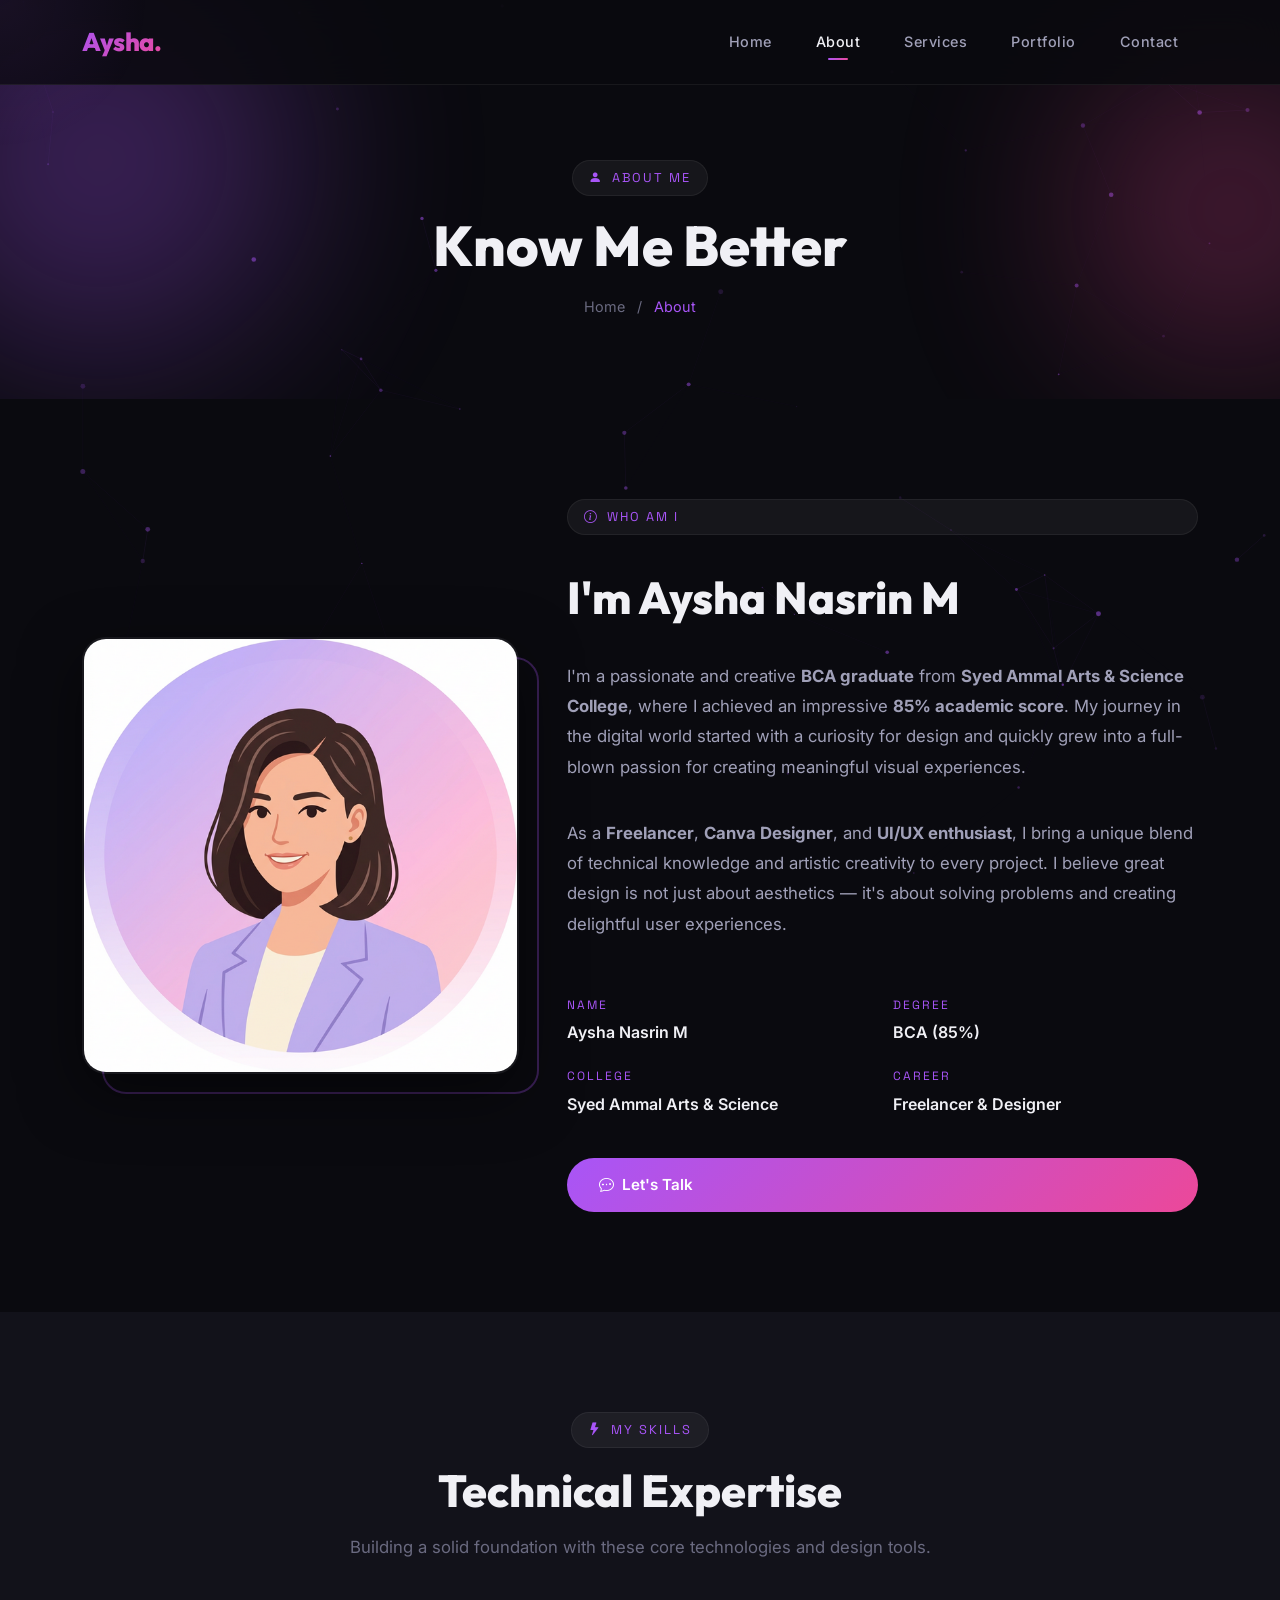
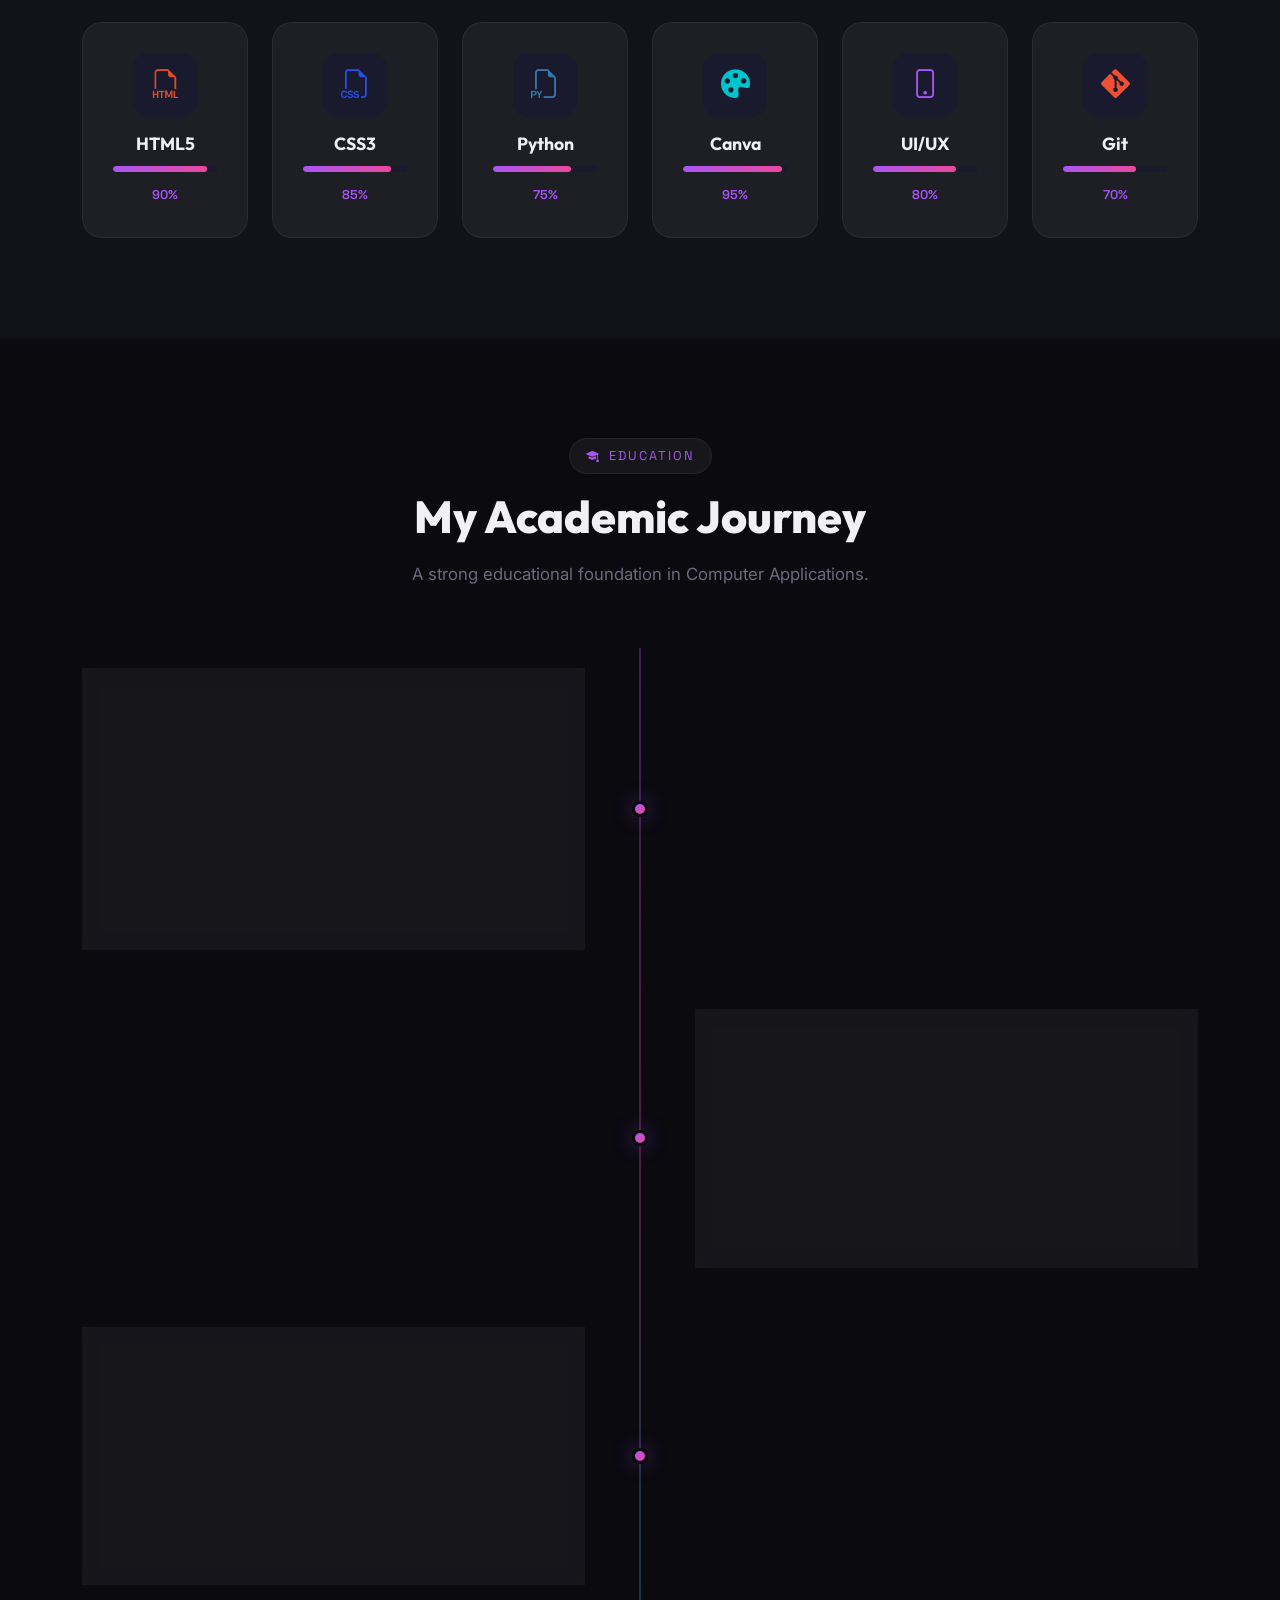
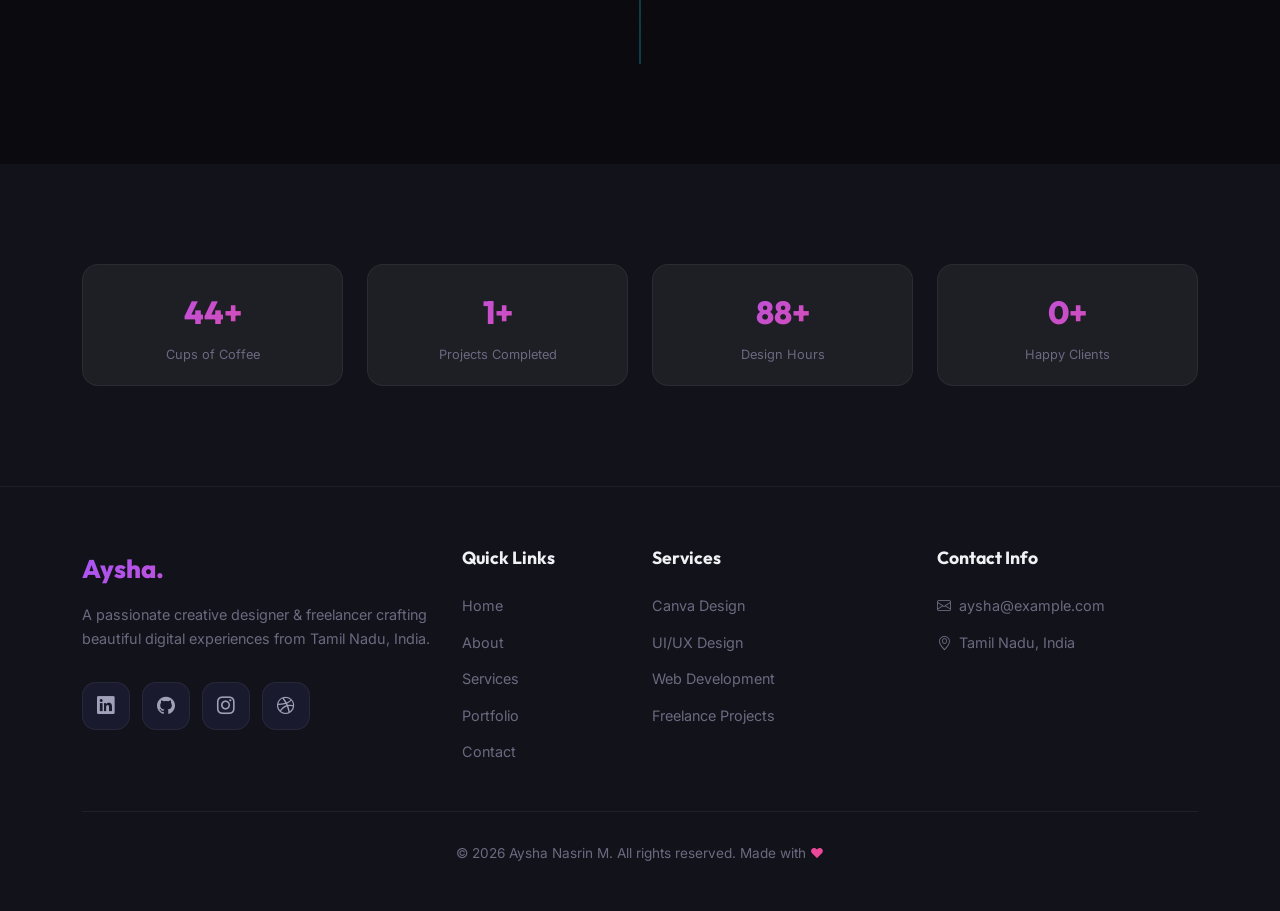
==== about.html @ 5ef6aa92 "update the website" ====
<!DOCTYPE html>
<html lang="en">
<head>
  <meta charset="UTF-8">
  <meta name="viewport" content="width=device-width, initial-scale=1.0">
  <meta name="description" content="Learn more about Aysha Nasrin M - BCA Graduate, Freelancer, Canva Designer & UI/UX Designer with a passion for creative design.">
  <title>About Me | Aysha Nasrin M</title>

  <link href="https://cdn.jsdelivr.net/npm/bootstrap@5.3.3/dist/css/bootstrap.min.css" rel="stylesheet">
  <link href="https://cdn.jsdelivr.net/npm/bootstrap-icons@1.11.3/font/bootstrap-icons.css" rel="stylesheet">
  <link rel="stylesheet" href="assets/css/style.css">
</head>
<body>

  <!-- Preloader -->
  <div class="preloader" id="preloader">
    <div class="preloader-spinner"></div>
    <div class="preloader-text">Loading</div>
  </div>

  <canvas id="particles-canvas"></canvas>

  <!-- Navigation -->
  <nav class="navbar navbar-expand-lg navbar-custom fixed-top" id="main-navbar">
    <div class="container">
      <a class="navbar-brand navbar-brand-custom" href="index.html">
        Aysha<span style="color: var(--accent-2);">.</span>
      </a>
      <button class="navbar-toggler navbar-toggler-custom" type="button" data-bs-toggle="collapse" data-bs-target="#navbarNav">
        <span class="navbar-toggler-icon"></span>
      </button>
      <div class="collapse navbar-collapse justify-content-end" id="navbarNav">
        <ul class="navbar-nav gap-1">
          <li class="nav-item"><a class="nav-link nav-link-custom" href="index.html">Home</a></li>
          <li class="nav-item"><a class="nav-link nav-link-custom" href="about.html">About</a></li>
          <li class="nav-item"><a class="nav-link nav-link-custom" href="services.html">Services</a></li>
          <li class="nav-item"><a class="nav-link nav-link-custom" href="portfolio.html">Portfolio</a></li>
          <li class="nav-item"><a class="nav-link nav-link-custom" href="contact.html">Contact</a></li>
        </ul>
      </div>
    </div>
  </nav>

  <!-- Page Header -->
  <section class="page-header">
    <div class="page-header-bg">
      <div class="page-header-shape page-header-shape-1"></div>
      <div class="page-header-shape page-header-shape-2"></div>
    </div>
    <div class="section-tag"><i class="bi bi-person-fill"></i> About Me</div>
    <h1 class="section-title">Know Me <span class="gradient-text">Better</span></h1>
    <div class="breadcrumb-custom">
      <a href="index.html">Home</a>
      <span>/</span>
      <span class="current">About</span>
    </div>
  </section>

  <!-- About Details Section -->
  <section class="section-padding">
    <div class="container">
      <div class="row g-5 align-items-center">
        <div class="col-lg-5 reveal-left">
          <div class="about-image-wrapper">
            <img src="assets/images/profile.png" alt="Aysha Nasrin M" class="about-image">
            <div class="about-image-decoration"></div>
          </div>
        </div>
        <div class="col-lg-7 reveal-right">
          <div class="about-info">
            <div class="section-tag"><i class="bi bi-info-circle"></i> Who Am I</div>
            <h2 class="section-title" style="text-align: left;">I'm <span class="gradient-text">Aysha Nasrin M</span></h2>
            <p class="about-text">
              I'm a passionate and creative <strong>BCA graduate</strong> from <strong>Syed Ammal Arts & Science College</strong>, where I achieved an impressive <strong>85% academic score</strong>. My journey in the digital world started with a curiosity for design and quickly grew into a full-blown passion for creating meaningful visual experiences.
            </p>
            <p class="about-text">
              As a <strong>Freelancer</strong>, <strong>Canva Designer</strong>, and <strong>UI/UX enthusiast</strong>, I bring a unique blend of technical knowledge and artistic creativity to every project. I believe great design is not just about aesthetics — it's about solving problems and creating delightful user experiences.
            </p>

            <div class="about-details">
              <div class="about-detail-item">
                <span class="about-detail-label">Name</span>
                <span class="about-detail-value">Aysha Nasrin M</span>
              </div>
              <div class="about-detail-item">
                <span class="about-detail-label">Degree</span>
                <span class="about-detail-value">BCA (85%)</span>
              </div>
              <div class="about-detail-item">
                <span class="about-detail-label">College</span>
                <span class="about-detail-value">Syed Ammal Arts & Science</span>
              </div>
              <div class="about-detail-item">
                <span class="about-detail-label">Career</span>
                <span class="about-detail-value">Freelancer & Designer</span>
              </div>
            </div>

            <a href="contact.html" class="btn-gradient" id="about-cta">
              <i class="bi bi-chat-dots"></i> Let's Talk
            </a>
          </div>
        </div>
      </div>
    </div>
  </section>

  <!-- Skills Section -->
  <section class="section-padding" style="background: var(--bg-secondary);">
    <div class="container">
      <div class="section-header reveal">
        <div class="section-tag"><i class="bi bi-lightning-fill"></i> My Skills</div>
        <h2 class="section-title">Technical <span class="gradient-text">Expertise</span></h2>
        <p class="section-description">
          Building a solid foundation with these core technologies and design tools.
        </p>
      </div>
      <div class="row g-4 stagger-children">
        <div class="col-6 col-md-4 col-lg-2">
          <div class="skill-card">
            <div class="skill-icon"><i class="bi bi-filetype-html" style="color: #e34c26;"></i></div>
            <h4 class="skill-name">HTML5</h4>
            <div class="skill-bar-container">
              <div class="skill-bar" data-width="90"></div>
            </div>
            <span class="skill-percentage">90%</span>
          </div>
        </div>
        <div class="col-6 col-md-4 col-lg-2">
          <div class="skill-card">
            <div class="skill-icon"><i class="bi bi-filetype-css" style="color: #264de4;"></i></div>
            <h4 class="skill-name">CSS3</h4>
            <div class="skill-bar-container">
              <div class="skill-bar" data-width="85"></div>
            </div>
            <span class="skill-percentage">85%</span>
          </div>
        </div>
        <div class="col-6 col-md-4 col-lg-2">
          <div class="skill-card">
            <div class="skill-icon"><i class="bi bi-filetype-py" style="color: #3776ab;"></i></div>
            <h4 class="skill-name">Python</h4>
            <div class="skill-bar-container">
              <div class="skill-bar" data-width="75"></div>
            </div>
            <span class="skill-percentage">75%</span>
          </div>
        </div>
        <div class="col-6 col-md-4 col-lg-2">
          <div class="skill-card">
            <div class="skill-icon"><i class="bi bi-palette-fill" style="color: #00c4cc;"></i></div>
            <h4 class="skill-name">Canva</h4>
            <div class="skill-bar-container">
              <div class="skill-bar" data-width="95"></div>
            </div>
            <span class="skill-percentage">95%</span>
          </div>
        </div>
        <div class="col-6 col-md-4 col-lg-2">
          <div class="skill-card">
            <div class="skill-icon"><i class="bi bi-phone" style="color: #a855f7;"></i></div>
            <h4 class="skill-name">UI/UX</h4>
            <div class="skill-bar-container">
              <div class="skill-bar" data-width="80"></div>
            </div>
            <span class="skill-percentage">80%</span>
          </div>
        </div>
        <div class="col-6 col-md-4 col-lg-2">
          <div class="skill-card">
            <div class="skill-icon"><i class="bi bi-git" style="color: #f05032;"></i></div>
            <h4 class="skill-name">Git</h4>
            <div class="skill-bar-container">
              <div class="skill-bar" data-width="70"></div>
            </div>
            <span class="skill-percentage">70%</span>
          </div>
        </div>
      </div>
    </div>
  </section>

  <!-- Education Timeline -->
  <section class="section-padding">
    <div class="container">
      <div class="section-header reveal">
        <div class="section-tag"><i class="bi bi-mortarboard-fill"></i> Education</div>
        <h2 class="section-title">My Academic <span class="gradient-text">Journey</span></h2>
        <p class="section-description">
          A strong educational foundation in Computer Applications.
        </p>
      </div>
      <div class="timeline reveal">
        <div class="timeline-item">
          <div class="timeline-dot"></div>
          <div class="timeline-content">
            <span class="timeline-year">2021 - 2024</span>
            <h3 class="timeline-title">Bachelor of Computer Applications (BCA)</h3>
            <p class="timeline-subtitle">Syed Ammal Arts & Science College</p>
            <p class="timeline-text">
              Graduated with <strong>85%</strong> marks. Gained comprehensive knowledge in programming, database management, networking, and software development. Actively participated in tech events and design competitions.
            </p>
          </div>
        </div>
        <div class="timeline-item">
          <div class="timeline-dot"></div>
          <div class="timeline-content">
            <span class="timeline-year">2019 - 2021</span>
            <h3 class="timeline-title">Higher Secondary Education</h3>
            <p class="timeline-subtitle">Computer Science Stream</p>
            <p class="timeline-text">
              Built a strong foundation in computer science fundamentals, mathematics, and logical thinking. Developed early interest in programming and design.
            </p>
          </div>
        </div>
        <div class="timeline-item">
          <div class="timeline-dot"></div>
          <div class="timeline-content">
            <span class="timeline-year">Ongoing</span>
            <h3 class="timeline-title">Self-taught Designer & Freelancer</h3>
            <p class="timeline-subtitle">Continuous Learning Journey</p>
            <p class="timeline-text">
              Continuously enhancing skills through online courses, workshops, and real-world projects. Specializing in Canva design, UI/UX principles, and modern web technologies.
            </p>
          </div>
        </div>
      </div>
    </div>
  </section>

  <!-- Fun Facts -->
  <section class="section-padding" style="background: var(--bg-secondary);">
    <div class="container">
      <div class="row g-4">
        <div class="col-6 col-md-3 reveal">
          <div class="stat-card">
            <div class="stat-number"><span class="counter" data-target="500" data-suffix="+">0</span></div>
            <div class="stat-label">Cups of Coffee</div>
          </div>
        </div>
        <div class="col-6 col-md-3 reveal">
          <div class="stat-card">
            <div class="stat-number"><span class="counter" data-target="15" data-suffix="+">0</span></div>
            <div class="stat-label">Projects Completed</div>
          </div>
        </div>
        <div class="col-6 col-md-3 reveal">
          <div class="stat-card">
            <div class="stat-number"><span class="counter" data-target="1000" data-suffix="+">0</span></div>
            <div class="stat-label">Design Hours</div>
          </div>
        </div>
        <div class="col-6 col-md-3 reveal">
          <div class="stat-card">
            <div class="stat-number"><span class="counter" data-target="10" data-suffix="+">0</span></div>
            <div class="stat-label">Happy Clients</div>
          </div>
        </div>
      </div>
    </div>
  </section>

  <!-- Footer -->
  <footer class="footer" id="footer">
    <div class="container">
      <div class="row g-4">
        <div class="col-lg-4">
          <div class="footer-brand">Aysha<span style="color: var(--accent-2);">.</span></div>
          <p class="footer-text">A passionate creative designer & freelancer crafting beautiful digital experiences from Tamil Nadu, India.</p>
          <div class="social-links">
            <a href="#" class="social-link" aria-label="LinkedIn"><i class="bi bi-linkedin"></i></a>
            <a href="#" class="social-link" aria-label="GitHub"><i class="bi bi-github"></i></a>
            <a href="#" class="social-link" aria-label="Instagram"><i class="bi bi-instagram"></i></a>
            <a href="#" class="social-link" aria-label="Dribbble"><i class="bi bi-dribbble"></i></a>
          </div>
        </div>
        <div class="col-lg-2 col-md-4">
          <h4 class="footer-title">Quick Links</h4>
          <a href="index.html" class="footer-link">Home</a>
          <a href="about.html" class="footer-link">About</a>
          <a href="services.html" class="footer-link">Services</a>
          <a href="portfolio.html" class="footer-link">Portfolio</a>
          <a href="contact.html" class="footer-link">Contact</a>
        </div>
        <div class="col-lg-3 col-md-4">
          <h4 class="footer-title">Services</h4>
          <a href="services.html" class="footer-link">Canva Design</a>
          <a href="services.html" class="footer-link">UI/UX Design</a>
          <a href="services.html" class="footer-link">Web Development</a>
          <a href="services.html" class="footer-link">Freelance Projects</a>
        </div>
        <div class="col-lg-3 col-md-4">
          <h4 class="footer-title">Contact Info</h4>
          <a href="mailto:aysha@example.com" class="footer-link"><i class="bi bi-envelope me-2"></i>aysha@example.com</a>
          <a href="#" class="footer-link"><i class="bi bi-geo-alt me-2"></i>Tamil Nadu, India</a>
        </div>
      </div>
      <div class="footer-bottom">
        <p>&copy; 2026 Aysha Nasrin M. All rights reserved. Made with <span class="heart">&hearts;</span></p>
      </div>
    </div>
  </footer>

  <button class="back-to-top" id="back-to-top" aria-label="Back to top"><i class="bi bi-arrow-up"></i></button>

  <script src="https://cdn.jsdelivr.net/npm/bootstrap@5.3.3/dist/js/bootstrap.bundle.min.js"></script>
  <script src="assets/js/main.js"></script>
</body>
</html>
---- assets/css/style.css ----
/* ============================================
   AYSHA NASRIN M - PORTFOLIO DESIGN SYSTEM
   ============================================ */

/* Google Fonts */
@import url('https://fonts.googleapis.com/css2?family=Inter:wght@300;400;500;600;700;800;900&family=Outfit:wght@300;400;500;600;700;800&family=Space+Grotesk:wght@400;500;600;700&display=swap');

/* ========== CSS Custom Properties ========== */
:root {
  /* Colors */
  --bg-primary: #0a0a0f;
  --bg-secondary: #12121a;
  --bg-tertiary: #1a1a2e;
  --bg-card: rgba(255, 255, 255, 0.03);
  --bg-glass: rgba(255, 255, 255, 0.05);

  --text-primary: #f0f0f5;
  --text-secondary: #a0a0b8;
  --text-muted: #6a6a80;

  --accent-1: #a855f7;  /* Purple */
  --accent-2: #ec4899;  /* Pink */
  --accent-3: #06b6d4;  /* Cyan */
  --accent-4: #f59e0b;  /* Amber */

  --gradient-primary: linear-gradient(135deg, #a855f7, #ec4899);
  --gradient-secondary: linear-gradient(135deg, #06b6d4, #a855f7);
  --gradient-accent: linear-gradient(135deg, #ec4899, #f59e0b);
  --gradient-bg: linear-gradient(180deg, #0a0a0f 0%, #12121a 50%, #0a0a0f 100%);

  --border-color: rgba(255, 255, 255, 0.06);
  --border-glow: rgba(168, 85, 247, 0.3);

  --shadow-sm: 0 2px 8px rgba(0, 0, 0, 0.3);
  --shadow-md: 0 8px 30px rgba(0, 0, 0, 0.4);
  --shadow-lg: 0 20px 60px rgba(0, 0, 0, 0.5);
  --shadow-glow: 0 0 40px rgba(168, 85, 247, 0.15);

  /* Typography */
  --font-heading: 'Outfit', sans-serif;
  --font-body: 'Inter', sans-serif;
  --font-mono: 'Space Grotesk', monospace;

  /* Spacing */
  --section-padding: 100px 0;

  /* Transitions */
  --transition-fast: 0.2s cubic-bezier(0.4, 0, 0.2, 1);
  --transition-smooth: 0.4s cubic-bezier(0.4, 0, 0.2, 1);
  --transition-bounce: 0.6s cubic-bezier(0.68, -0.55, 0.265, 1.55);
}

/* ========== Base Reset & Globals ========== */
*,
*::before,
*::after {
  margin: 0;
  padding: 0;
  box-sizing: border-box;
}

html {
  scroll-behavior: smooth;
  scrollbar-width: thin;
  scrollbar-color: var(--accent-1) var(--bg-secondary);
}

::-webkit-scrollbar {
  width: 6px;
}

::-webkit-scrollbar-track {
  background: var(--bg-secondary);
}

::-webkit-scrollbar-thumb {
  background: var(--accent-1);
  border-radius: 3px;
}

body {
  font-family: var(--font-body);
  background: var(--bg-primary);
  color: var(--text-primary);
  line-height: 1.7;
  overflow-x: hidden;
  -webkit-font-smoothing: antialiased;
  -moz-osx-font-smoothing: grayscale;
}

a {
  text-decoration: none;
  color: inherit;
  transition: var(--transition-fast);
}

img {
  max-width: 100%;
  height: auto;
}

ul {
  list-style: none;
}

::selection {
  background: var(--accent-1);
  color: #fff;
}

/* ========== Cursor Glow Effect ========== */
.cursor-glow {
  position: fixed;
  width: 300px;
  height: 300px;
  border-radius: 50%;
  pointer-events: none;
  z-index: 9999;
  background: radial-gradient(circle, rgba(168, 85, 247, 0.08) 0%, transparent 70%);
  transform: translate(-50%, -50%);
  transition: opacity 0.3s;
}

/* ========== Preloader ========== */
.preloader {
  position: fixed;
  top: 0;
  left: 0;
  width: 100%;
  height: 100%;
  background: var(--bg-primary);
  z-index: 99999;
  display: flex;
  align-items: center;
  justify-content: center;
  flex-direction: column;
  transition: opacity 0.6s ease, visibility 0.6s ease;
}

.preloader.loaded {
  opacity: 0;
  visibility: hidden;
}

.preloader-spinner {
  width: 50px;
  height: 50px;
  border: 3px solid var(--border-color);
  border-top-color: var(--accent-1);
  border-radius: 50%;
  animation: spin 0.8s linear infinite;
}

.preloader-text {
  margin-top: 20px;
  font-family: var(--font-heading);
  font-size: 14px;
  letter-spacing: 4px;
  text-transform: uppercase;
  color: var(--text-muted);
  animation: pulse 1.5s ease-in-out infinite;
}

@keyframes spin {
  to { transform: rotate(360deg); }
}

@keyframes pulse {
  0%, 100% { opacity: 0.5; }
  50% { opacity: 1; }
}

/* ========== Navigation ========== */
.navbar-custom {
  background: rgba(10, 10, 15, 0.85) !important;
  backdrop-filter: blur(20px);
  -webkit-backdrop-filter: blur(20px);
  border-bottom: 1px solid var(--border-color);
  padding: 15px 0;
  transition: var(--transition-smooth);
  z-index: 1000;
}

.navbar-custom.scrolled {
  padding: 10px 0;
  box-shadow: var(--shadow-md);
}

.navbar-brand-custom {
  font-family: var(--font-heading);
  font-weight: 800;
  font-size: 1.6rem;
  background: var(--gradient-primary);
  -webkit-background-clip: text;
  -webkit-text-fill-color: transparent;
  background-clip: text;
  letter-spacing: -0.5px;
}

.navbar-brand-custom:hover {
  transform: scale(1.05);
}

.nav-link-custom {
  font-family: var(--font-body);
  font-weight: 500;
  font-size: 0.9rem;
  color: var(--text-secondary) !important;
  padding: 8px 20px !important;
  border-radius: 30px;
  transition: var(--transition-smooth);
  position: relative;
  letter-spacing: 0.5px;
}

.nav-link-custom::after {
  content: '';
  position: absolute;
  bottom: 2px;
  left: 50%;
  width: 0;
  height: 2px;
  background: var(--gradient-primary);
  border-radius: 2px;
  transition: var(--transition-smooth);
  transform: translateX(-50%);
}

.nav-link-custom:hover,
.nav-link-custom.active {
  color: var(--text-primary) !important;
}

.nav-link-custom:hover::after,
.nav-link-custom.active::after {
  width: 20px;
}

.navbar-toggler-custom {
  border: 1px solid var(--border-color) !important;
  padding: 6px 10px;
}

.navbar-toggler-custom .navbar-toggler-icon {
  background-image: url("data:image/svg+xml,%3csvg xmlns='http://www.w3.org/2000/svg' viewBox='0 0 30 30'%3e%3cpath stroke='rgba%28168, 85, 247, 1%29' stroke-linecap='round' stroke-miterlimit='10' stroke-width='2' d='M4 7h22M4 15h22M4 23h22'/%3e%3c/svg%3e") !important;
}

/* ========== Hero Section ========== */
.hero-section {
  min-height: 100vh;
  display: flex;
  align-items: center;
  position: relative;
  overflow: hidden;
  padding-top: 80px;
}

.hero-bg-shapes {
  position: absolute;
  top: 0;
  left: 0;
  width: 100%;
  height: 100%;
  pointer-events: none;
  z-index: 0;
}

.hero-shape {
  position: absolute;
  border-radius: 50%;
  filter: blur(80px);
  opacity: 0.4;
  animation: float 8s ease-in-out infinite;
}

.hero-shape-1 {
  width: 400px;
  height: 400px;
  background: var(--accent-1);
  top: -100px;
  right: -100px;
  animation-delay: 0s;
}

.hero-shape-2 {
  width: 300px;
  height: 300px;
  background: var(--accent-2);
  bottom: -50px;
  left: -50px;
  animation-delay: 2s;
}

.hero-shape-3 {
  width: 200px;
  height: 200px;
  background: var(--accent-3);
  top: 50%;
  left: 50%;
  animation-delay: 4s;
}

@keyframes float {
  0%, 100% { transform: translate(0, 0) scale(1); }
  33% { transform: translate(30px, -30px) scale(1.05); }
  66% { transform: translate(-20px, 20px) scale(0.95); }
}

.hero-content {
  position: relative;
  z-index: 1;
}

.hero-badge {
  display: inline-flex;
  align-items: center;
  gap: 8px;
  padding: 8px 20px;
  background: var(--bg-glass);
  border: 1px solid var(--border-color);
  border-radius: 50px;
  font-size: 0.85rem;
  color: var(--text-secondary);
  margin-bottom: 24px;
  backdrop-filter: blur(10px);
  animation: fadeInUp 0.8s ease forwards;
  opacity: 0;
}

.hero-badge .badge-dot {
  width: 8px;
  height: 8px;
  border-radius: 50%;
  background: #22c55e;
  animation: blink 2s ease-in-out infinite;
}

@keyframes blink {
  0%, 100% { opacity: 1; }
  50% { opacity: 0.3; }
}

.hero-title {
  font-family: var(--font-heading);
  font-size: 4rem;
  font-weight: 800;
  line-height: 1.1;
  margin-bottom: 8px;
  animation: fadeInUp 0.8s ease 0.2s forwards;
  opacity: 0;
}

.hero-title .gradient-text {
  background: var(--gradient-primary);
  -webkit-background-clip: text;
  -webkit-text-fill-color: transparent;
  background-clip: text;
}

.hero-subtitle {
  font-family: var(--font-heading);
  font-size: 1.6rem;
  font-weight: 600;
  color: var(--text-secondary);
  margin-bottom: 20px;
  animation: fadeInUp 0.8s ease 0.4s forwards;
  opacity: 0;
}

.hero-description {
  font-size: 1.05rem;
  color: var(--text-muted);
  max-width: 500px;
  margin-bottom: 36px;
  animation: fadeInUp 0.8s ease 0.6s forwards;
  opacity: 0;
}

.hero-buttons {
  display: flex;
  gap: 16px;
  flex-wrap: wrap;
  animation: fadeInUp 0.8s ease 0.8s forwards;
  opacity: 0;
}

.hero-image-wrapper {
  position: relative;
  z-index: 1;
  animation: fadeInRight 1s ease 0.4s forwards;
  opacity: 0;
}

.hero-image-container {
  position: relative;
  width: 380px;
  height: 380px;
  margin: 0 auto;
}

.hero-image-ring {
  position: absolute;
  top: -10px;
  left: -10px;
  right: -10px;
  bottom: -10px;
  border-radius: 50%;
  border: 2px solid transparent;
  background: var(--gradient-primary) border-box;
  -webkit-mask: linear-gradient(#fff 0 0) padding-box, linear-gradient(#fff 0 0);
  mask: linear-gradient(#fff 0 0) padding-box, linear-gradient(#fff 0 0);
  -webkit-mask-composite: xor;
  mask-composite: exclude;
  animation: rotateRing 10s linear infinite;
}

@keyframes rotateRing {
  to { transform: rotate(360deg); }
}

.hero-profile-img {
  width: 100%;
  height: 100%;
  border-radius: 50%;
  object-fit: cover;
  border: 4px solid var(--bg-secondary);
  box-shadow: var(--shadow-glow);
}

.hero-floating-card {
  position: absolute;
  padding: 12px 20px;
  background: var(--bg-glass);
  backdrop-filter: blur(16px);
  border: 1px solid var(--border-color);
  border-radius: 16px;
  font-size: 0.85rem;
  font-weight: 500;
  color: var(--text-primary);
  box-shadow: var(--shadow-md);
  animation: floatCard 6s ease-in-out infinite;
  white-space: nowrap;
}

.hero-floating-card i {
  margin-right: 8px;
  color: var(--accent-1);
}

.floating-card-1 {
  top: 20px;
  right: -30px;
  animation-delay: 0s;
}

.floating-card-2 {
  bottom: 40px;
  left: -40px;
  animation-delay: 2s;
}

.floating-card-3 {
  bottom: -10px;
  right: 0;
  animation-delay: 4s;
}

@keyframes floatCard {
  0%, 100% { transform: translateY(0); }
  50% { transform: translateY(-12px); }
}

/* ========== Buttons ========== */
.btn-gradient {
  padding: 14px 32px;
  background: var(--gradient-primary);
  color: #fff;
  border: none;
  border-radius: 50px;
  font-family: var(--font-body);
  font-weight: 600;
  font-size: 0.95rem;
  cursor: pointer;
  transition: var(--transition-smooth);
  position: relative;
  overflow: hidden;
  display: inline-flex;
  align-items: center;
  gap: 8px;
}

.btn-gradient::before {
  content: '';
  position: absolute;
  top: 0;
  left: -100%;
  width: 100%;
  height: 100%;
  background: linear-gradient(90deg, transparent, rgba(255, 255, 255, 0.2), transparent);
  transition: 0.5s;
}

.btn-gradient:hover {
  transform: translateY(-3px);
  box-shadow: 0 10px 30px rgba(168, 85, 247, 0.4);
  color: #fff;
}

.btn-gradient:hover::before {
  left: 100%;
}

.btn-outline-glow {
  padding: 14px 32px;
  background: transparent;
  color: var(--text-primary);
  border: 1px solid var(--border-color);
  border-radius: 50px;
  font-family: var(--font-body);
  font-weight: 600;
  font-size: 0.95rem;
  cursor: pointer;
  transition: var(--transition-smooth);
  display: inline-flex;
  align-items: center;
  gap: 8px;
}

.btn-outline-glow:hover {
  border-color: var(--accent-1);
  color: var(--accent-1);
  transform: translateY(-3px);
  box-shadow: 0 0 20px rgba(168, 85, 247, 0.2);
}

/* ========== Section Styles ========== */
.section-padding {
  padding: var(--section-padding);
}

.section-header {
  text-align: center;
  margin-bottom: 60px;
}

.section-tag {
  display: inline-flex;
  align-items: center;
  gap: 8px;
  padding: 6px 16px;
  background: var(--bg-glass);
  border: 1px solid var(--border-color);
  border-radius: 50px;
  font-family: var(--font-mono);
  font-size: 0.8rem;
  color: var(--accent-1);
  text-transform: uppercase;
  letter-spacing: 2px;
  margin-bottom: 16px;
}

.section-title {
  font-family: var(--font-heading);
  font-size: 2.8rem;
  font-weight: 800;
  margin-bottom: 16px;
  line-height: 1.2;
}

.section-description {
  font-size: 1.05rem;
  color: var(--text-muted);
  max-width: 600px;
  margin: 0 auto;
}

/* ========== Glass Card ========== */
.glass-card {
  background: var(--bg-glass);
  border: 1px solid var(--border-color);
  border-radius: 24px;
  padding: 40px;
  backdrop-filter: blur(10px);
  transition: var(--transition-smooth);
  position: relative;
  overflow: hidden;
}

.glass-card::before {
  content: '';
  position: absolute;
  top: 0;
  left: 0;
  right: 0;
  height: 1px;
  background: linear-gradient(90deg, transparent, rgba(168, 85, 247, 0.3), transparent);
  opacity: 0;
  transition: var(--transition-smooth);
}

.glass-card:hover {
  border-color: var(--border-glow);
  transform: translateY(-5px);
  box-shadow: var(--shadow-glow);
}

.glass-card:hover::before {
  opacity: 1;
}

/* ========== About Section ========== */
.about-image-wrapper {
  position: relative;
}

.about-image {
  border-radius: 24px;
  border: 2px solid var(--border-color);
  box-shadow: var(--shadow-lg);
  width: 100%;
  object-fit: cover;
}

.about-image-decoration {
  position: absolute;
  width: 100%;
  height: 100%;
  top: 20px;
  left: 20px;
  border: 2px solid var(--accent-1);
  border-radius: 24px;
  z-index: -1;
  opacity: 0.3;
}

.about-info {
  display: flex;
  flex-direction: column;
  gap: 20px;
}

.about-text {
  font-size: 1.05rem;
  color: var(--text-secondary);
  line-height: 1.8;
}

.about-details {
  display: grid;
  grid-template-columns: repeat(2, 1fr);
  gap: 20px;
  margin: 20px 0;
}

.about-detail-item {
  display: flex;
  flex-direction: column;
  gap: 4px;
}

.about-detail-label {
  font-family: var(--font-mono);
  font-size: 0.75rem;
  text-transform: uppercase;
  letter-spacing: 2px;
  color: var(--accent-1);
}

.about-detail-value {
  font-weight: 600;
  font-size: 1rem;
  color: var(--text-primary);
}

.about-stats {
  display: grid;
  grid-template-columns: repeat(3, 1fr);
  gap: 20px;
  margin-top: 20px;
}

.stat-card {
  text-align: center;
  padding: 20px;
  background: var(--bg-glass);
  border: 1px solid var(--border-color);
  border-radius: 16px;
  transition: var(--transition-smooth);
}

.stat-card:hover {
  border-color: var(--border-glow);
  box-shadow: var(--shadow-glow);
}

.stat-number {
  font-family: var(--font-heading);
  font-size: 2rem;
  font-weight: 800;
  background: var(--gradient-primary);
  -webkit-background-clip: text;
  -webkit-text-fill-color: transparent;
  background-clip: text;
}

.stat-label {
  font-size: 0.8rem;
  color: var(--text-muted);
  margin-top: 4px;
}

/* ========== Skills Section ========== */
.skill-card {
  background: var(--bg-glass);
  border: 1px solid var(--border-color);
  border-radius: 20px;
  padding: 30px;
  text-align: center;
  transition: var(--transition-smooth);
  position: relative;
  overflow: hidden;
}

.skill-card::after {
  content: '';
  position: absolute;
  bottom: 0;
  left: 0;
  right: 0;
  height: 3px;
  background: var(--gradient-primary);
  transform: scaleX(0);
  transition: var(--transition-smooth);
}

.skill-card:hover {
  transform: translateY(-8px);
  border-color: var(--border-glow);
  box-shadow: var(--shadow-glow);
}

.skill-card:hover::after {
  transform: scaleX(1);
}

.skill-icon {
  width: 64px;
  height: 64px;
  border-radius: 16px;
  display: flex;
  align-items: center;
  justify-content: center;
  margin: 0 auto 16px;
  font-size: 1.8rem;
  background: var(--bg-tertiary);
  transition: var(--transition-smooth);
}

.skill-card:hover .skill-icon {
  background: var(--gradient-primary);
  transform: scale(1.1) rotate(5deg);
}

.skill-name {
  font-family: var(--font-heading);
  font-weight: 700;
  font-size: 1.1rem;
  margin-bottom: 12px;
}

.skill-bar-container {
  width: 100%;
  height: 6px;
  background: var(--bg-tertiary);
  border-radius: 3px;
  overflow: hidden;
  margin-bottom: 8px;
}

.skill-bar {
  height: 100%;
  background: var(--gradient-primary);
  border-radius: 3px;
  width: 0;
  transition: width 1.5s cubic-bezier(0.4, 0, 0.2, 1);
}

.skill-percentage {
  font-family: var(--font-mono);
  font-size: 0.8rem;
  color: var(--accent-1);
  font-weight: 600;
}

/* ========== Services Section ========== */
.service-card {
  background: var(--bg-glass);
  border: 1px solid var(--border-color);
  border-radius: 24px;
  padding: 40px 30px;
  transition: var(--transition-smooth);
  position: relative;
  overflow: hidden;
  height: 100%;
}

.service-card::before {
  content: '';
  position: absolute;
  top: 0;
  left: 0;
  width: 100%;
  height: 100%;
  background: var(--gradient-primary);
  opacity: 0;
  transition: var(--transition-smooth);
  z-index: 0;
}

.service-card:hover {
  transform: translateY(-10px);
  border-color: transparent;
  box-shadow: var(--shadow-lg);
}

.service-card:hover::before {
  opacity: 0.08;
}

.service-card > * {
  position: relative;
  z-index: 1;
}

.service-icon {
  width: 80px;
  height: 80px;
  border-radius: 20px;
  display: flex;
  align-items: center;
  justify-content: center;
  font-size: 2rem;
  margin-bottom: 24px;
  transition: var(--transition-smooth);
}

.service-icon.icon-purple {
  background: rgba(168, 85, 247, 0.1);
  color: var(--accent-1);
}

.service-icon.icon-pink {
  background: rgba(236, 72, 153, 0.1);
  color: var(--accent-2);
}

.service-icon.icon-cyan {
  background: rgba(6, 182, 212, 0.1);
  color: var(--accent-3);
}

.service-card:hover .service-icon {
  transform: scale(1.1);
}

.service-title {
  font-family: var(--font-heading);
  font-size: 1.3rem;
  font-weight: 700;
  margin-bottom: 12px;
}

.service-text {
  color: var(--text-muted);
  font-size: 0.95rem;
  margin-bottom: 20px;
}

.service-features {
  display: flex;
  flex-direction: column;
  gap: 8px;
}

.service-feature {
  display: flex;
  align-items: center;
  gap: 8px;
  font-size: 0.88rem;
  color: var(--text-secondary);
}

.service-feature i {
  color: #22c55e;
  font-size: 0.8rem;
}

/* ========== Portfolio Section ========== */
.portfolio-filter {
  display: flex;
  justify-content: center;
  gap: 12px;
  flex-wrap: wrap;
  margin-bottom: 40px;
}

.filter-btn {
  padding: 10px 24px;
  background: var(--bg-glass);
  border: 1px solid var(--border-color);
  border-radius: 50px;
  color: var(--text-secondary);
  font-family: var(--font-body);
  font-weight: 500;
  font-size: 0.88rem;
  cursor: pointer;
  transition: var(--transition-smooth);
}

.filter-btn:hover,
.filter-btn.active {
  background: var(--gradient-primary);
  border-color: transparent;
  color: #fff;
  box-shadow: 0 5px 20px rgba(168, 85, 247, 0.3);
}

.portfolio-card {
  border-radius: 20px;
  overflow: hidden;
  background: var(--bg-glass);
  border: 1px solid var(--border-color);
  transition: var(--transition-smooth);
  height: 100%;
}

.portfolio-card:hover {
  transform: translateY(-8px);
  box-shadow: var(--shadow-glow);
  border-color: var(--border-glow);
}

.portfolio-image-wrapper {
  position: relative;
  overflow: hidden;
  aspect-ratio: 16/10;
}

.portfolio-image {
  width: 100%;
  height: 100%;
  object-fit: cover;
  transition: var(--transition-smooth);
}

.portfolio-card:hover .portfolio-image {
  transform: scale(1.08);
}

.portfolio-overlay {
  position: absolute;
  top: 0;
  left: 0;
  width: 100%;
  height: 100%;
  background: linear-gradient(180deg, transparent 40%, rgba(10, 10, 15, 0.9) 100%);
  display: flex;
  align-items: flex-end;
  padding: 20px;
  opacity: 0;
  transition: var(--transition-smooth);
}

.portfolio-card:hover .portfolio-overlay {
  opacity: 1;
}

.portfolio-overlay-btn {
  width: 44px;
  height: 44px;
  border-radius: 50%;
  background: var(--gradient-primary);
  border: none;
  color: #fff;
  font-size: 1.1rem;
  cursor: pointer;
  display: flex;
  align-items: center;
  justify-content: center;
  transition: var(--transition-smooth);
}

.portfolio-overlay-btn:hover {
  transform: scale(1.1);
}

.portfolio-info {
  padding: 24px;
}

.portfolio-category {
  font-family: var(--font-mono);
  font-size: 0.75rem;
  text-transform: uppercase;
  letter-spacing: 2px;
  color: var(--accent-1);
  margin-bottom: 8px;
}

.portfolio-title {
  font-family: var(--font-heading);
  font-size: 1.2rem;
  font-weight: 700;
  margin-bottom: 8px;
}

.portfolio-desc {
  font-size: 0.88rem;
  color: var(--text-muted);
}

/* ========== Testimonials / Education Timeline ========== */
.timeline {
  position: relative;
  padding: 20px 0;
}

.timeline::before {
  content: '';
  position: absolute;
  top: 0;
  left: 50%;
  transform: translateX(-50%);
  width: 2px;
  height: 100%;
  background: linear-gradient(180deg, var(--accent-1), var(--accent-2), var(--accent-3));
  opacity: 0.3;
}

.timeline-item {
  display: flex;
  align-items: center;
  margin-bottom: 60px;
  position: relative;
}

.timeline-dot {
  position: absolute;
  left: 50%;
  transform: translateX(-50%);
  width: 16px;
  height: 16px;
  border-radius: 50%;
  background: var(--gradient-primary);
  border: 3px solid var(--bg-primary);
  z-index: 2;
  box-shadow: 0 0 20px rgba(168, 85, 247, 0.4);
}

.timeline-content {
  width: 45%;
  padding: 30px;
  background: var(--bg-glass);
  border: 1px solid var(--border-color);
  border-radius: 20px;
  backdrop-filter: blur(10px);
  transition: var(--transition-smooth);
}

.timeline-content:hover {
  border-color: var(--border-glow);
  box-shadow: var(--shadow-glow);
  transform: translateY(-5px);
}

.timeline-item:nth-child(odd) .timeline-content {
  margin-right: auto;
}

.timeline-item:nth-child(even) .timeline-content {
  margin-left: auto;
}

.timeline-year {
  display: inline-block;
  padding: 4px 14px;
  background: var(--gradient-primary);
  border-radius: 50px;
  font-family: var(--font-mono);
  font-size: 0.78rem;
  font-weight: 600;
  color: #fff;
  margin-bottom: 12px;
}

.timeline-title {
  font-family: var(--font-heading);
  font-size: 1.2rem;
  font-weight: 700;
  margin-bottom: 8px;
}

.timeline-subtitle {
  font-size: 0.9rem;
  color: var(--accent-1);
  margin-bottom: 8px;
}

.timeline-text {
  font-size: 0.9rem;
  color: var(--text-muted);
}

/* ========== Contact Section ========== */
.contact-info-card {
  background: var(--bg-glass);
  border: 1px solid var(--border-color);
  border-radius: 24px;
  padding: 40px;
  height: 100%;
  backdrop-filter: blur(10px);
}

.contact-item {
  display: flex;
  align-items: flex-start;
  gap: 16px;
  margin-bottom: 30px;
}

.contact-item:last-child {
  margin-bottom: 0;
}

.contact-icon {
  width: 50px;
  height: 50px;
  border-radius: 14px;
  display: flex;
  align-items: center;
  justify-content: center;
  font-size: 1.2rem;
  flex-shrink: 0;
  transition: var(--transition-smooth);
}

.contact-icon.icon-purple {
  background: rgba(168, 85, 247, 0.1);
  color: var(--accent-1);
}

.contact-icon.icon-pink {
  background: rgba(236, 72, 153, 0.1);
  color: var(--accent-2);
}

.contact-icon.icon-cyan {
  background: rgba(6, 182, 212, 0.1);
  color: var(--accent-3);
}

.contact-item:hover .contact-icon {
  transform: scale(1.1) rotate(5deg);
}

.contact-label {
  font-family: var(--font-mono);
  font-size: 0.75rem;
  text-transform: uppercase;
  letter-spacing: 2px;
  color: var(--text-muted);
  margin-bottom: 4px;
}

.contact-value {
  font-weight: 600;
  font-size: 1rem;
  color: var(--text-primary);
}

.contact-form-card {
  background: var(--bg-glass);
  border: 1px solid var(--border-color);
  border-radius: 24px;
  padding: 40px;
  backdrop-filter: blur(10px);
}

.form-floating-custom {
  margin-bottom: 20px;
}

.form-control-custom {
  background: var(--bg-tertiary) !important;
  border: 1px solid var(--border-color) !important;
  border-radius: 14px !important;
  color: var(--text-primary) !important;
  padding: 16px 20px !important;
  font-family: var(--font-body) !important;
  font-size: 0.95rem !important;
  transition: var(--transition-smooth) !important;
}

.form-control-custom:focus {
  border-color: var(--accent-1) !important;
  box-shadow: 0 0 0 3px rgba(168, 85, 247, 0.15) !important;
}

.form-control-custom::placeholder {
  color: var(--text-muted) !important;
}

textarea.form-control-custom {
  min-height: 140px;
  resize: none;
}

.social-links {
  display: flex;
  gap: 12px;
  margin-top: 30px;
}

.social-link {
  width: 48px;
  height: 48px;
  border-radius: 14px;
  background: var(--bg-tertiary);
  border: 1px solid var(--border-color);
  display: flex;
  align-items: center;
  justify-content: center;
  font-size: 1.1rem;
  color: var(--text-secondary);
  transition: var(--transition-smooth);
}

.social-link:hover {
  background: var(--gradient-primary);
  border-color: transparent;
  color: #fff;
  transform: translateY(-5px);
  box-shadow: 0 10px 25px rgba(168, 85, 247, 0.3);
}

/* ========== Footer ========== */
.footer {
  background: var(--bg-secondary);
  border-top: 1px solid var(--border-color);
  padding: 60px 0 30px;
}

.footer-brand {
  font-family: var(--font-heading);
  font-weight: 800;
  font-size: 1.6rem;
  background: var(--gradient-primary);
  -webkit-background-clip: text;
  -webkit-text-fill-color: transparent;
  background-clip: text;
  margin-bottom: 12px;
}

.footer-text {
  color: var(--text-muted);
  font-size: 0.9rem;
  max-width: 350px;
}

.footer-title {
  font-family: var(--font-heading);
  font-weight: 700;
  font-size: 1.1rem;
  margin-bottom: 20px;
  color: var(--text-primary);
}

.footer-link {
  display: block;
  color: var(--text-muted);
  font-size: 0.9rem;
  padding: 6px 0;
  transition: var(--transition-fast);
}

.footer-link:hover {
  color: var(--accent-1);
  transform: translateX(5px);
}

.footer-bottom {
  text-align: center;
  padding-top: 30px;
  margin-top: 40px;
  border-top: 1px solid var(--border-color);
}

.footer-bottom p {
  color: var(--text-muted);
  font-size: 0.85rem;
}

.footer-bottom .heart {
  color: var(--accent-2);
  animation: heartbeat 1.5s ease-in-out infinite;
}

@keyframes heartbeat {
  0%, 100% { transform: scale(1); }
  50% { transform: scale(1.2); }
}

/* ========== Animations ========== */
@keyframes fadeInUp {
  from {
    opacity: 0;
    transform: translateY(40px);
  }
  to {
    opacity: 1;
    transform: translateY(0);
  }
}

@keyframes fadeInRight {
  from {
    opacity: 0;
    transform: translateX(60px);
  }
  to {
    opacity: 1;
    transform: translateX(0);
  }
}

@keyframes fadeInLeft {
  from {
    opacity: 0;
    transform: translateX(-60px);
  }
  to {
    opacity: 1;
    transform: translateX(0);
  }
}

.reveal {
  opacity: 0;
  transform: translateY(40px);
  transition: all 0.8s cubic-bezier(0.4, 0, 0.2, 1);
}

.reveal.active {
  opacity: 1;
  transform: translateY(0);
}

.reveal-left {
  opacity: 0;
  transform: translateX(-60px);
  transition: all 0.8s cubic-bezier(0.4, 0, 0.2, 1);
}

.reveal-left.active {
  opacity: 1;
  transform: translateX(0);
}

.reveal-right {
  opacity: 0;
  transform: translateX(60px);
  transition: all 0.8s cubic-bezier(0.4, 0, 0.2, 1);
}

.reveal-right.active {
  opacity: 1;
  transform: translateX(0);
}

/* Stagger children animations */
.stagger-children > * {
  opacity: 0;
  transform: translateY(30px);
  transition: all 0.6s cubic-bezier(0.4, 0, 0.2, 1);
}

.stagger-children.active > *:nth-child(1) { transition-delay: 0.1s; }
.stagger-children.active > *:nth-child(2) { transition-delay: 0.2s; }
.stagger-children.active > *:nth-child(3) { transition-delay: 0.3s; }
.stagger-children.active > *:nth-child(4) { transition-delay: 0.4s; }
.stagger-children.active > *:nth-child(5) { transition-delay: 0.5s; }
.stagger-children.active > *:nth-child(6) { transition-delay: 0.6s; }

.stagger-children.active > * {
  opacity: 1;
  transform: translateY(0);
}

/* ========== Particles Canvas ========== */
#particles-canvas {
  position: fixed;
  top: 0;
  left: 0;
  width: 100%;
  height: 100%;
  z-index: 0;
  pointer-events: none;
}

/* ========== Page Header (for inner pages) ========== */
.page-header {
  padding: 160px 0 80px;
  text-align: center;
  position: relative;
  overflow: hidden;
}

.page-header-bg {
  position: absolute;
  top: 0;
  left: 0;
  width: 100%;
  height: 100%;
  z-index: 0;
}

.page-header-shape {
  position: absolute;
  border-radius: 50%;
  filter: blur(100px);
  opacity: 0.3;
}

.page-header-shape-1 {
  width: 400px;
  height: 400px;
  background: var(--accent-1);
  top: -200px;
  left: -100px;
}

.page-header-shape-2 {
  width: 300px;
  height: 300px;
  background: var(--accent-2);
  top: -100px;
  right: -100px;
}

.page-header > * {
  position: relative;
  z-index: 1;
}

.page-header .section-title {
  font-size: 3.5rem;
}

.breadcrumb-custom {
  display: flex;
  justify-content: center;
  gap: 12px;
  margin-top: 16px;
  font-size: 0.9rem;
}

.breadcrumb-custom a {
  color: var(--text-muted);
  transition: var(--transition-fast);
}

.breadcrumb-custom a:hover {
  color: var(--accent-1);
}

.breadcrumb-custom span {
  color: var(--text-muted);
}

.breadcrumb-custom .current {
  color: var(--accent-1);
}

/* ========== Back to Top ========== */
.back-to-top {
  position: fixed;
  bottom: 30px;
  right: 30px;
  width: 50px;
  height: 50px;
  border-radius: 50%;
  background: var(--gradient-primary);
  border: none;
  color: #fff;
  font-size: 1.2rem;
  cursor: pointer;
  display: flex;
  align-items: center;
  justify-content: center;
  opacity: 0;
  visibility: hidden;
  transform: translateY(20px);
  transition: var(--transition-smooth);
  z-index: 999;
  box-shadow: 0 5px 20px rgba(168, 85, 247, 0.4);
}

.back-to-top.visible {
  opacity: 1;
  visibility: visible;
  transform: translateY(0);
}

.back-to-top:hover {
  transform: translateY(-5px);
}

/* ========== Responsive ========== */
@media (max-width: 991px) {
  .hero-title {
    font-size: 2.8rem;
  }

  .hero-subtitle {
    font-size: 1.2rem;
  }

  .hero-image-container {
    width: 280px;
    height: 280px;
    margin-top: 40px;
  }

  .section-title {
    font-size: 2.2rem;
  }

  .page-header .section-title {
    font-size: 2.5rem;
  }

  .timeline::before {
    left: 20px;
  }

  .timeline-dot {
    left: 20px;
    transform: translateX(-50%);
  }

  .timeline-content {
    width: calc(100% - 60px);
    margin-left: 60px !important;
  }
}

@media (max-width: 767px) {
  .hero-title {
    font-size: 2.2rem;
  }

  .hero-subtitle {
    font-size: 1rem;
  }

  .hero-buttons {
    flex-direction: column;
    align-items: flex-start;
  }

  .section-padding {
    padding: 60px 0;
  }

  .section-title {
    font-size: 1.8rem;
  }

  .about-details {
    grid-template-columns: 1fr;
  }

  .about-stats {
    grid-template-columns: repeat(3, 1fr);
    gap: 12px;
  }

  .glass-card {
    padding: 24px;
  }

  .hero-floating-card {
    display: none;
  }

  .page-header .section-title {
    font-size: 2rem;
  }
}

@media (max-width: 576px) {
  .navbar-brand-custom {
    font-size: 1.3rem;
  }

  .stat-number {
    font-size: 1.5rem;
  }

  .hero-image-container {
    width: 220px;
    height: 220px;
  }
}
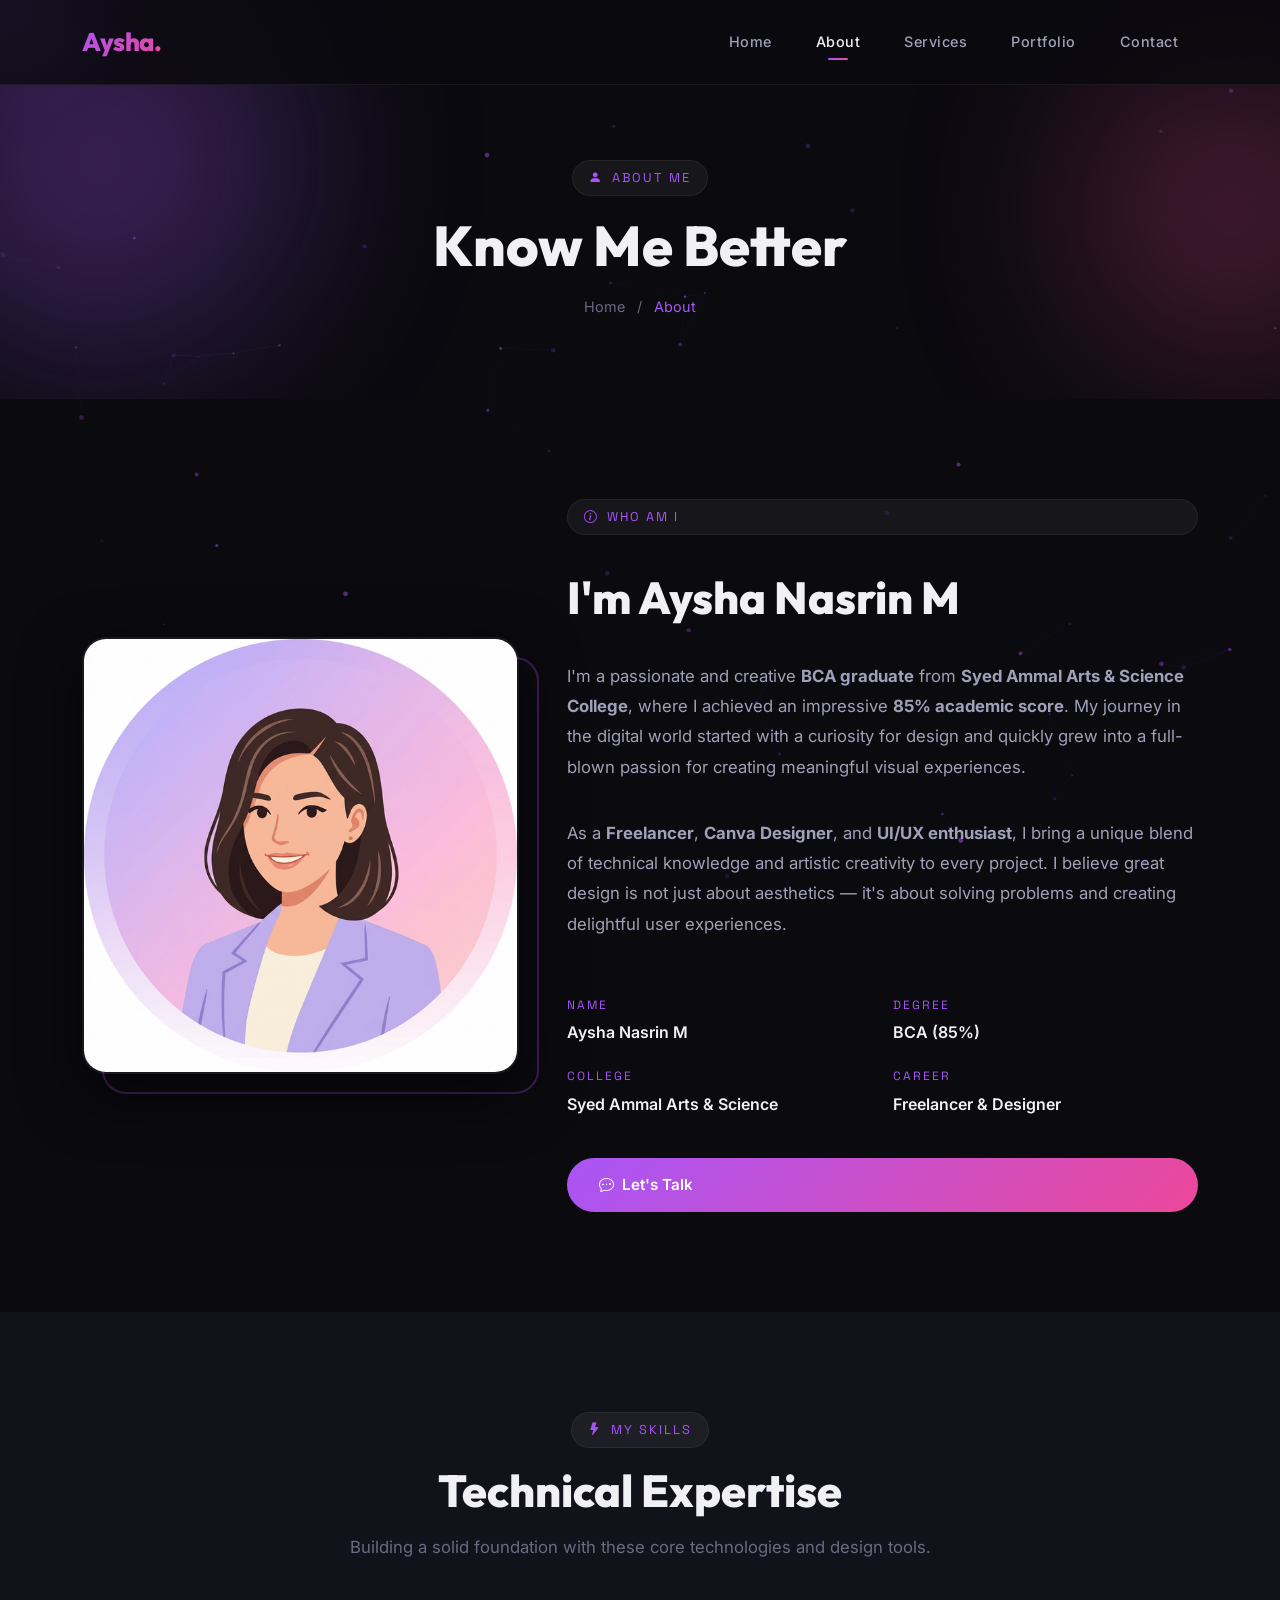
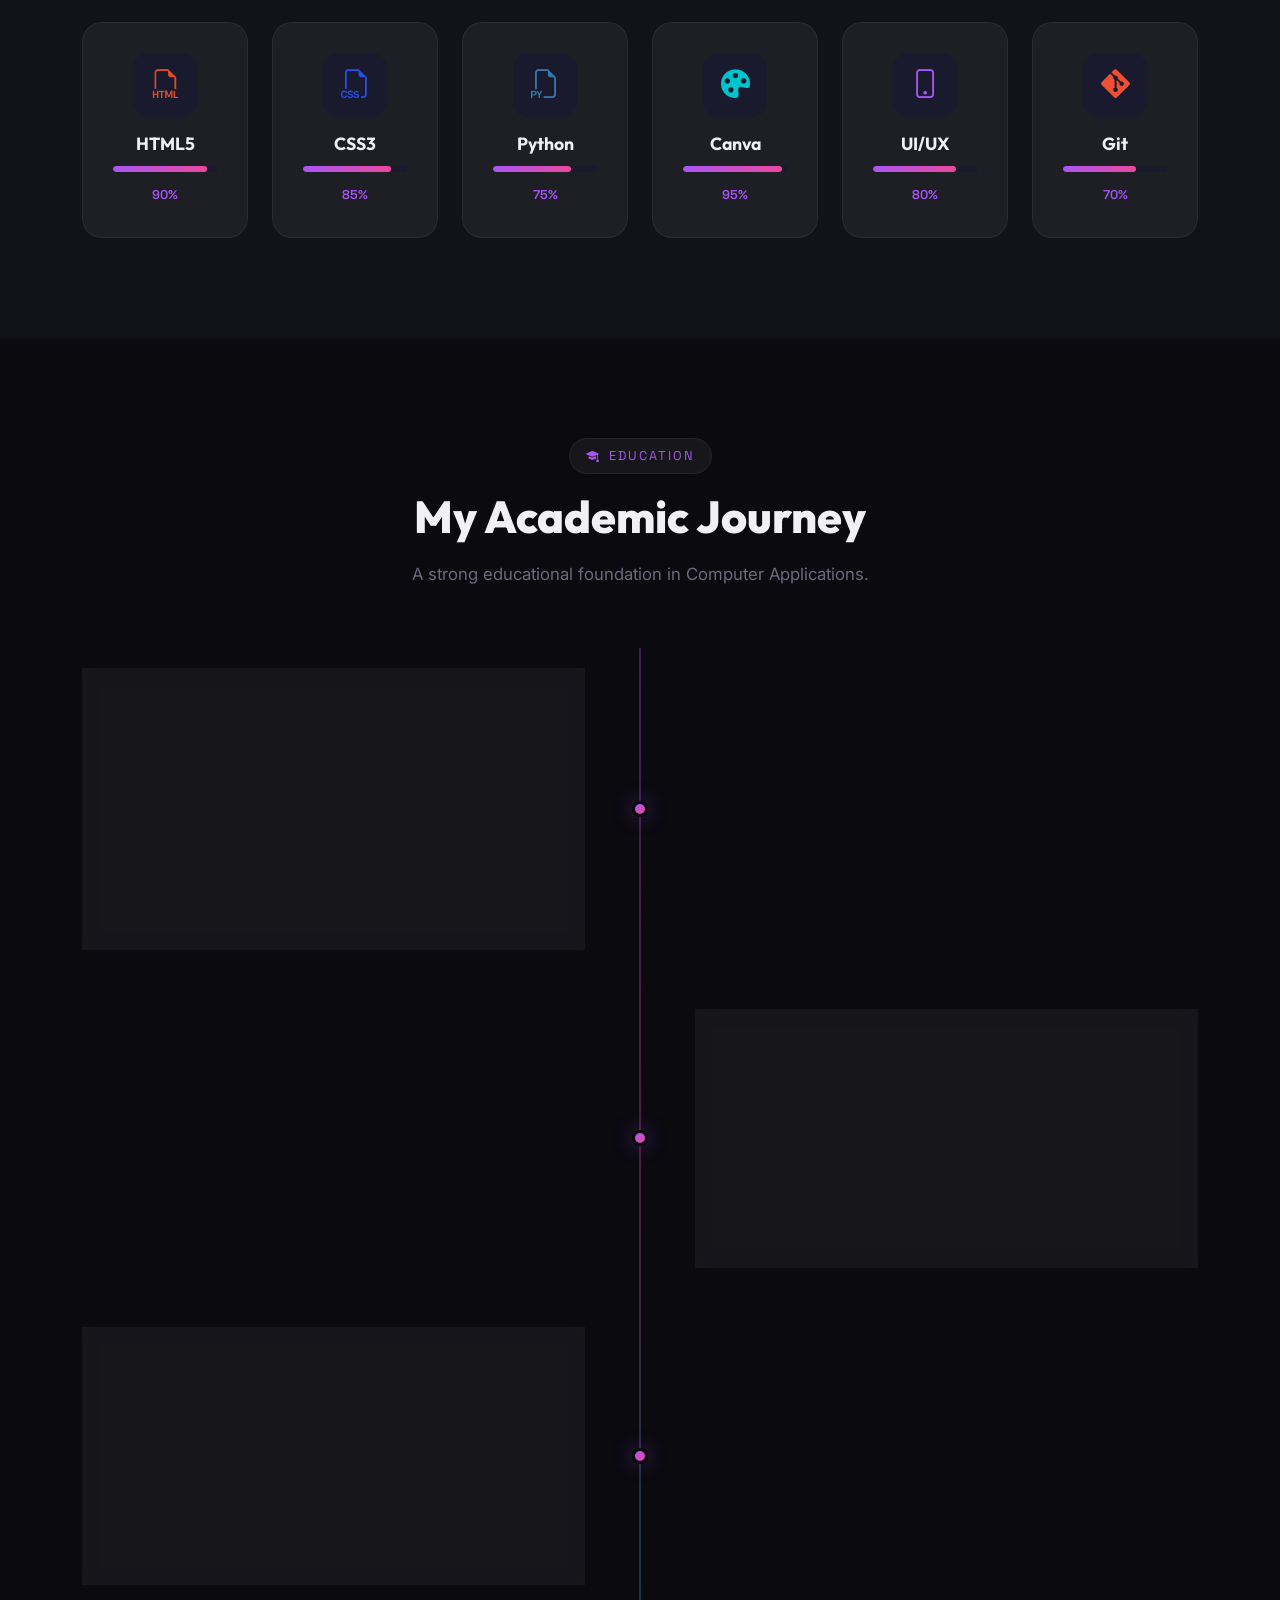
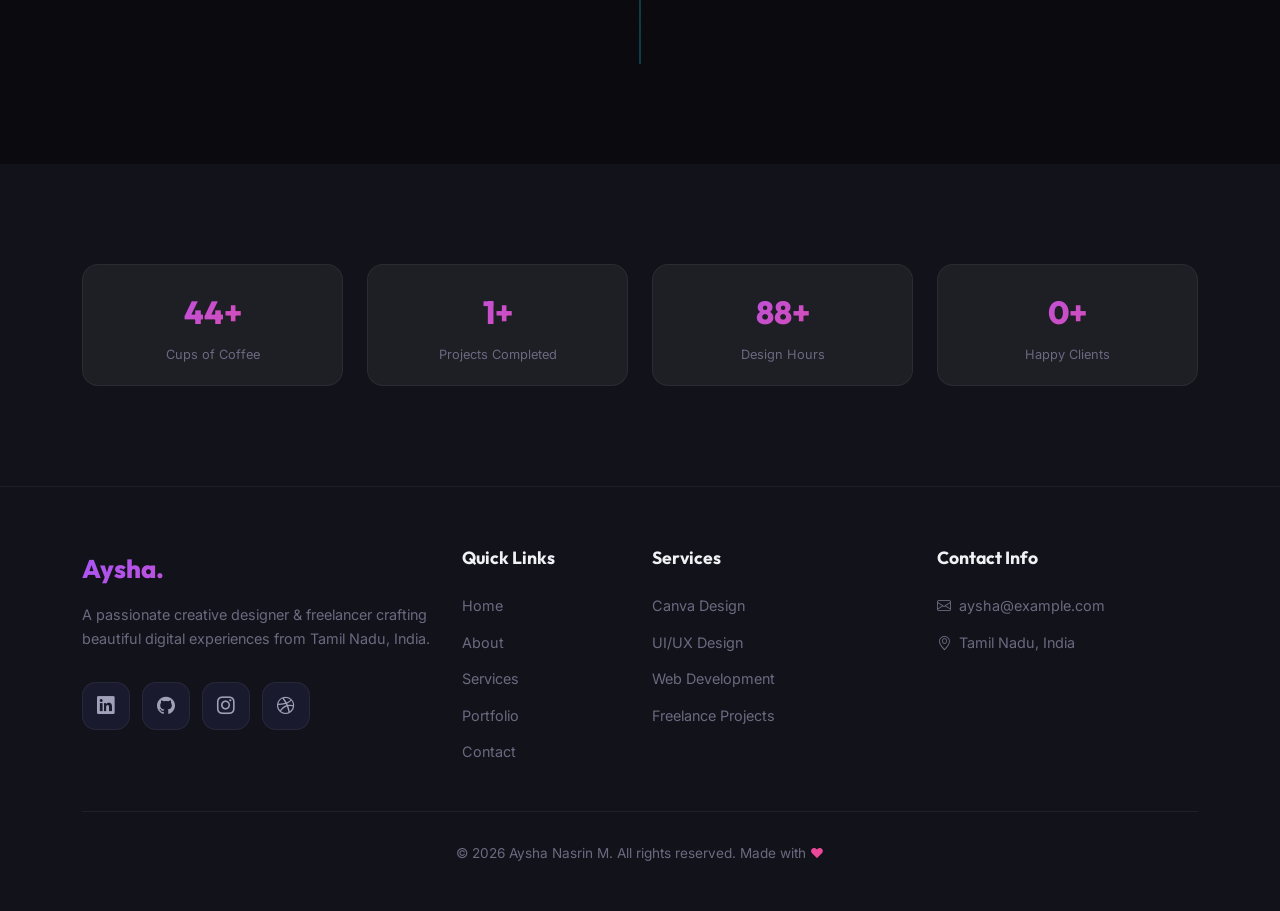
==== commit 92625517: "add new page" ====
--- a/about.html
+++ b/about.html
@@ -1,15 +1,18 @@
 <!DOCTYPE html>
 <html lang="en">
+
 <head>
   <meta charset="UTF-8">
   <meta name="viewport" content="width=device-width, initial-scale=1.0">
-  <meta name="description" content="Learn more about Aysha Nasrin M - BCA Graduate, Freelancer, Canva Designer & UI/UX Designer with a passion for creative design.">
+  <meta name="description"
+    content="Learn more about Aysha Nasrin M - BCA Graduate, Freelancer, Canva Designer & UI/UX Designer with a passion for creative design.">
   <title>About Me | Aysha Nasrin M</title>
 
   <link href="https://cdn.jsdelivr.net/npm/bootstrap@5.3.3/dist/css/bootstrap.min.css" rel="stylesheet">
   <link href="https://cdn.jsdelivr.net/npm/bootstrap-icons@1.11.3/font/bootstrap-icons.css" rel="stylesheet">
   <link rel="stylesheet" href="assets/css/style.css">
 </head>
+
 <body>
 
   <!-- Preloader -->
@@ -26,7 +29,8 @@
       <a class="navbar-brand navbar-brand-custom" href="index.html">
         Aysha<span style="color: var(--accent-2);">.</span>
       </a>
-      <button class="navbar-toggler navbar-toggler-custom" type="button" data-bs-toggle="collapse" data-bs-target="#navbarNav">
+      <button class="navbar-toggler navbar-toggler-custom" type="button" data-bs-toggle="collapse"
+        data-bs-target="#navbarNav">
         <span class="navbar-toggler-icon"></span>
       </button>
       <div class="collapse navbar-collapse justify-content-end" id="navbarNav">
@@ -69,12 +73,19 @@
         <div class="col-lg-7 reveal-right">
           <div class="about-info">
             <div class="section-tag"><i class="bi bi-info-circle"></i> Who Am I</div>
-            <h2 class="section-title" style="text-align: left;">I'm <span class="gradient-text">Aysha Nasrin M</span></h2>
+            <h2 class="section-title" style="text-align: left;">I'm <span class="gradient-text">Aysha Nasrin M</span>
+            </h2>
             <p class="about-text">
-              I'm a passionate and creative <strong>BCA graduate</strong> from <strong>Syed Ammal Arts & Science College</strong>, where I achieved an impressive <strong>85% academic score</strong>. My journey in the digital world started with a curiosity for design and quickly grew into a full-blown passion for creating meaningful visual experiences.
+              I'm a passionate and creative <strong>BCA graduate</strong> from <strong>Syed Ammal Arts & Science
+                College</strong>, where I achieved an impressive <strong>85% academic score</strong>. My journey in the
+              digital world started with a curiosity for design and quickly grew into a full-blown passion for creating
+              meaningful visual experiences.
             </p>
             <p class="about-text">
-              As a <strong>Freelancer</strong>, <strong>Canva Designer</strong>, and <strong>UI/UX enthusiast</strong>, I bring a unique blend of technical knowledge and artistic creativity to every project. I believe great design is not just about aesthetics — it's about solving problems and creating delightful user experiences.
+              As a <strong>Freelancer</strong>, <strong>Canva Designer</strong>, and <strong>UI/UX enthusiast</strong>,
+              I bring a unique blend of technical knowledge and artistic creativity to every project. I believe great
+              design is not just about aesthetics — it's about solving problems and creating delightful user
+              experiences.
             </p>
 
             <div class="about-details">
@@ -194,22 +205,25 @@
         <div class="timeline-item">
           <div class="timeline-dot"></div>
           <div class="timeline-content">
-            <span class="timeline-year">2021 - 2024</span>
+            <span class="timeline-year">2023 - 2026</span>
             <h3 class="timeline-title">Bachelor of Computer Applications (BCA)</h3>
             <p class="timeline-subtitle">Syed Ammal Arts & Science College</p>
             <p class="timeline-text">
-              Graduated with <strong>85%</strong> marks. Gained comprehensive knowledge in programming, database management, networking, and software development. Actively participated in tech events and design competitions.
+              Graduated with <strong>85%</strong> marks. Gained comprehensive knowledge in programming, database
+              management, networking, and software development. Actively participated in tech events and design
+              competitions.
             </p>
           </div>
         </div>
         <div class="timeline-item">
           <div class="timeline-dot"></div>
           <div class="timeline-content">
-            <span class="timeline-year">2019 - 2021</span>
+            <span class="timeline-year">2021 - 2023</span>
             <h3 class="timeline-title">Higher Secondary Education</h3>
-            <p class="timeline-subtitle">Computer Science Stream</p>
+            <p class="timeline-subtitle">Commerce & Computer Stream</p>
             <p class="timeline-text">
-              Built a strong foundation in computer science fundamentals, mathematics, and logical thinking. Developed early interest in programming and design.
+              Built a strong foundation in computer fundamentals, accounting, and logical thinking. Developed early
+              interest in programming and design.
             </p>
           </div>
         </div>
@@ -220,7 +234,8 @@
             <h3 class="timeline-title">Self-taught Designer & Freelancer</h3>
             <p class="timeline-subtitle">Continuous Learning Journey</p>
             <p class="timeline-text">
-              Continuously enhancing skills through online courses, workshops, and real-world projects. Specializing in Canva design, UI/UX principles, and modern web technologies.
+              Continuously enhancing skills through online courses, workshops, and real-world projects. Specializing in
+              Canva design, UI/UX principles, and modern web technologies.
             </p>
           </div>
         </div>
@@ -266,7 +281,8 @@
       <div class="row g-4">
         <div class="col-lg-4">
           <div class="footer-brand">Aysha<span style="color: var(--accent-2);">.</span></div>
-          <p class="footer-text">A passionate creative designer & freelancer crafting beautiful digital experiences from Tamil Nadu, India.</p>
+          <p class="footer-text">A passionate creative designer & freelancer crafting beautiful digital experiences from
+            Tamil Nadu, India.</p>
           <div class="social-links">
             <a href="#" class="social-link" aria-label="LinkedIn"><i class="bi bi-linkedin"></i></a>
             <a href="#" class="social-link" aria-label="GitHub"><i class="bi bi-github"></i></a>
@@ -291,7 +307,8 @@
         </div>
         <div class="col-lg-3 col-md-4">
           <h4 class="footer-title">Contact Info</h4>
-          <a href="mailto:aysha@example.com" class="footer-link"><i class="bi bi-envelope me-2"></i>aysha@example.com</a>
+          <a href="mailto:aysha@example.com" class="footer-link"><i
+              class="bi bi-envelope me-2"></i>aysha@example.com</a>
           <a href="#" class="footer-link"><i class="bi bi-geo-alt me-2"></i>Tamil Nadu, India</a>
         </div>
       </div>
@@ -306,4 +323,5 @@
   <script src="https://cdn.jsdelivr.net/npm/bootstrap@5.3.3/dist/js/bootstrap.bundle.min.js"></script>
   <script src="assets/js/main.js"></script>
 </body>
-</html>
+
+</html>
--- a/assets/css/style.css
+++ b/assets/css/style.css
@@ -1612,3 +1612,166 @@
     height: 220px;
   }
 }
+
+/* ========== Project Detail Page ========== */
+.project-hero {
+  padding: 160px 0 80px;
+  background: linear-gradient(180deg, rgba(168, 85, 247, 0.05) 0%, transparent 100%);
+  text-align: center;
+}
+
+.project-category-tag {
+  display: inline-block;
+  padding: 6px 16px;
+  background: rgba(168, 85, 247, 0.1);
+  border: 1px solid var(--accent-1);
+  border-radius: 50px;
+  color: var(--accent-1);
+  font-family: var(--font-mono);
+  font-size: 0.8rem;
+  text-transform: uppercase;
+  letter-spacing: 2px;
+  margin-bottom: 20px;
+}
+
+.project-main-title {
+  font-size: 3.5rem;
+  font-weight: 800;
+  margin-bottom: 16px;
+  font-family: var(--font-heading);
+}
+
+.project-subtitle {
+  font-size: 1.2rem;
+  color: var(--text-secondary);
+  max-width: 700px;
+  margin: 0 auto;
+}
+
+.project-content-section {
+  padding: 80px 0;
+}
+
+.project-info-card {
+  background: var(--bg-glass);
+  border: 1px solid var(--border-color);
+  border-radius: 24px;
+  padding: 40px;
+  height: 100%;
+  transition: var(--transition-smooth);
+}
+
+.project-info-card:hover {
+  border-color: var(--border-glow);
+  box-shadow: var(--shadow-glow);
+}
+
+.info-label {
+  font-family: var(--font-mono);
+  font-size: 0.75rem;
+  color: var(--accent-1);
+  text-transform: uppercase;
+  letter-spacing: 2px;
+  margin-bottom: 12px;
+  display: block;
+}
+
+.info-title {
+  font-family: var(--font-heading);
+  font-size: 1.8rem;
+  font-weight: 700;
+  margin-bottom: 20px;
+  color: var(--text-primary);
+}
+
+.info-text {
+  color: var(--text-secondary);
+  line-height: 1.8;
+}
+
+.gallery-grid {
+  display: grid;
+  grid-template-columns: repeat(2, 1fr);
+  gap: 30px;
+}
+
+.gallery-item {
+  border-radius: 20px;
+  overflow: hidden;
+  border: 1px solid var(--border-color);
+  transition: var(--transition-smooth);
+}
+
+.gallery-item img {
+  width: 100%;
+  height: 100%;
+  object-fit: cover;
+  transition: var(--transition-smooth);
+}
+
+.gallery-item:hover {
+  transform: scale(1.02);
+  border-color: var(--accent-1);
+  box-shadow: var(--shadow-md);
+}
+
+.gallery-item:hover img {
+  transform: scale(1.05);
+}
+
+.tool-icon-wrapper {
+  display: flex;
+  gap: 20px;
+  flex-wrap: wrap;
+  margin-top: 10px;
+}
+
+.tool-badge {
+  display: flex;
+  align-items: center;
+  gap: 10px;
+  padding: 10px 20px;
+  background: var(--bg-tertiary);
+  border: 1px solid var(--border-color);
+  border-radius: 12px;
+  transition: var(--transition-smooth);
+}
+
+.tool-badge:hover {
+  background: var(--bg-glass);
+  border-color: var(--accent-1);
+  transform: translateY(-5px);
+}
+
+.tool-badge i {
+  font-size: 1.2rem;
+  color: var(--accent-1);
+}
+
+.tool-name {
+  font-weight: 600;
+  font-size: 0.9rem;
+}
+
+.results-list {
+  list-style: none;
+  padding: 0;
+}
+
+.results-list li {
+  display: flex;
+  align-items: center;
+  gap: 12px;
+  margin-bottom: 15px;
+  color: var(--text-secondary);
+}
+
+.results-list li i {
+  color: #22c55e;
+  font-size: 1.2rem;
+}
+
+.back-btn-container {
+  margin-top: 60px;
+  text-align: center;
+}
